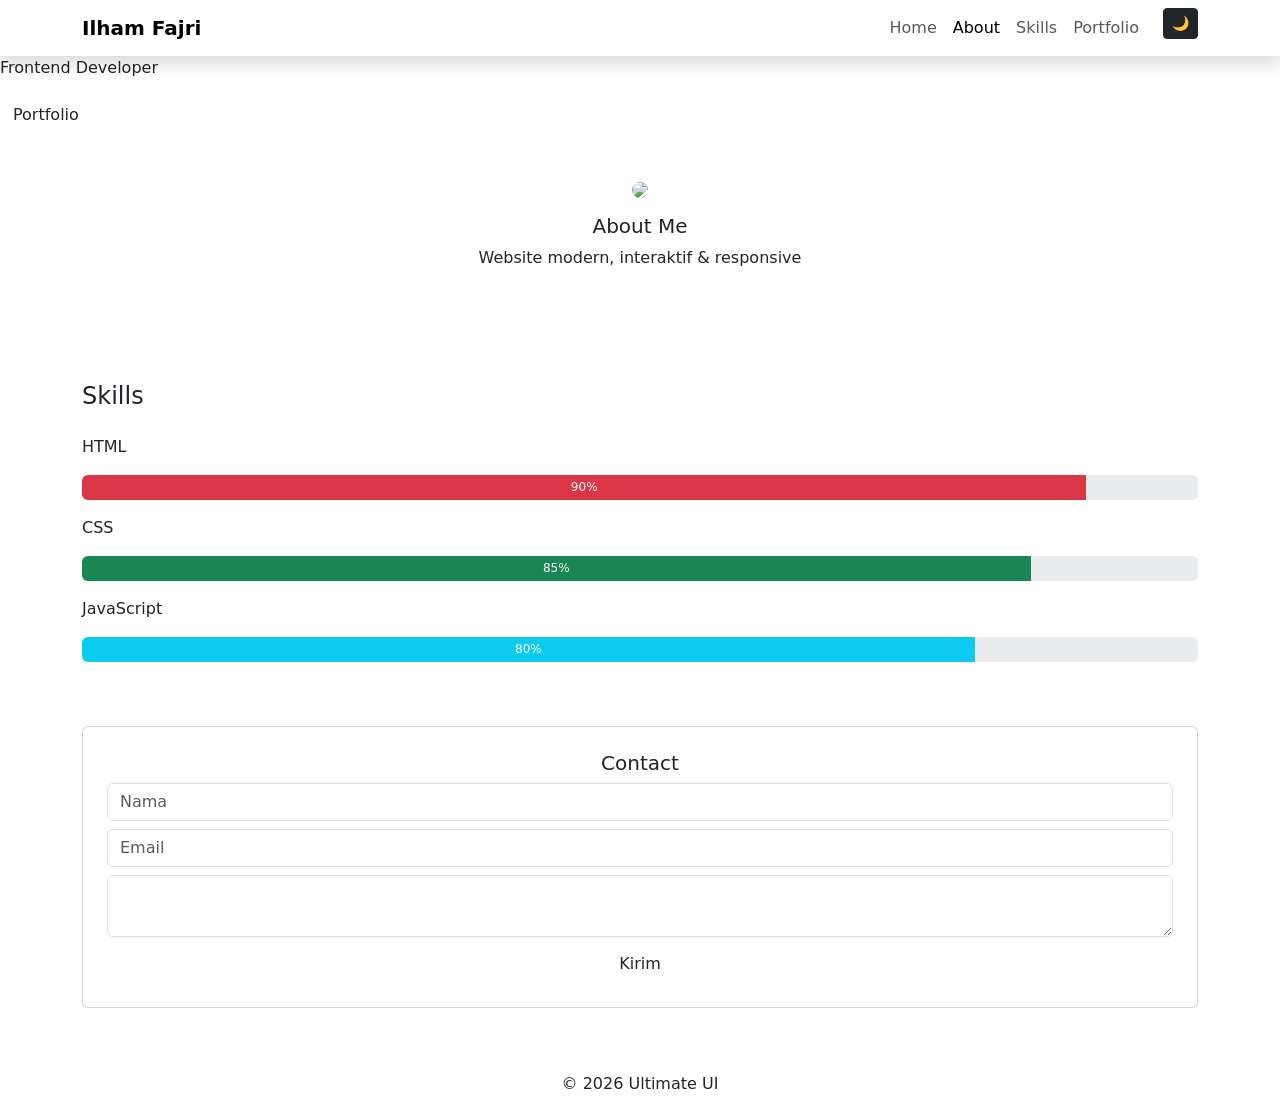
==== Pengembangan Web Layout dengan Bootstrap 5/index.html @ 88829094 "Create index.html" ====
<!DOCTYPE html>
<html lang="id">
<head>
<meta charset="UTF-8">
<meta name="viewport" content="width=device-width, initial-scale=1">

<title>CV Ilham Fajri</title>

<!-- BOOTSTRAP CDN -->
<link href="https://cdn.jsdelivr.net/npm/bootstrap@5.3.0/dist/css/bootstrap.min.css" rel="stylesheet">

<!-- AOS -->
<link href="https://unpkg.com/aos@2.3.4/dist/aos.css" rel="stylesheet">

<!-- CUSTOM CSS -->
<link rel="stylesheet" href="style.css">
</head>

<body>

<!-- NAVBAR -->
<nav class="navbar navbar-expand-lg bg-white fixed-top shadow">
<div class="container">
<a class="navbar-brand fw-bold">Ilham Fajri</a>

<button class="navbar-toggler" data-bs-toggle="collapse" data-bs-target="#nav">
<span class="navbar-toggler-icon"></span>
</button>

<div class="collapse navbar-collapse" id="nav">
<ul class="navbar-nav ms-auto">
<li><a class="nav-link active" href="#home">Home</a></li>
<li><a class="nav-link" href="#about">About</a></li>
<li><a class="nav-link" href="#skills">Skills</a></li>
<li><a class="nav-link" href="about.html">Portfolio</a></li>
<li>
<button onclick="toggleMode()" class="btn btn-dark btn-sm ms-3 ripple">🌙</button>
</li>
</ul>
</div>
</div>
</nav>

<!-- HERO -->
<section id="home" class="hero" data-aos="fade-up">
<h1>Ilham Fajri</h1>
<p>Frontend Developer</p>
<a href="about.html" class="btn btn-modern ripple">Portfolio</a>
</section>

<!-- ABOUT -->
<section id="about" class="container py-5 text-center" data-aos="fade-right">
<img src="https://picsum.photos/200" class="rounded-circle float mb-3">
<h5>About Me</h5>
<p>Website modern, interaktif & responsive</p>
</section>

<!-- SKILLS (FIXED) -->
<section id="skills" class="container py-5" data-aos="fade-left">
<h4 class="mb-4">Skills</h4>

<p>HTML</p>
<div class="progress mb-3" style="height:25px;">
  <div class="progress-bar bg-danger progress-anim" data-width="90%">90%</div>
</div>

<p>CSS</p>
<div class="progress mb-3" style="height:25px;">
  <div class="progress-bar bg-success progress-anim" data-width="85%">85%</div>
</div>

<p>JavaScript</p>
<div class="progress mb-3" style="height:25px;">
  <div class="progress-bar bg-info progress-anim" data-width="80%">80%</div>
</div>

</section>

<!-- CONTACT -->
<section class="container pb-5">
<div class="card p-4 text-center">
<h5>Contact</h5>
<input class="form-control mb-2" placeholder="Nama">
<input class="form-control mb-2" placeholder="Email">
<textarea class="form-control mb-2"></textarea>
<button class="btn btn-modern ripple w-100">Kirim</button>
</div>
</section>

<footer class="text-center py-3">
© 2026 Ultimate UI
</footer>

<!-- SCRIPT -->
<script src="https://cdn.jsdelivr.net/npm/bootstrap@5.3.0/dist/js/bootstrap.bundle.min.js"></script>
<script src="https://unpkg.com/aos@2.3.4/dist/aos.js"></script>

<script>
AOS.init();

/* DARK MODE */
function toggleMode(){
document.body.classList.toggle("dark-mode");
}

/* NAV ACTIVE */
let sections = document.querySelectorAll("section");
let navLinks = document.querySelectorAll(".nav-link");

window.onscroll = () => {
sections.forEach(sec => {
let top = window.scrollY;
let offset = sec.offsetTop - 150;
let height = sec.offsetHeight;
let id = sec.getAttribute("id");

if(top >= offset && top < offset + height){
navLinks.forEach(link => link.classList.remove("active"));
document.querySelector('.nav-link[href*='+id+']').classList.add("active");
}
});
};

/* RIPPLE */
document.querySelectorAll(".ripple").forEach(btn=>{
btn.addEventListener("click",function(e){
let x = e.clientX - e.target.offsetLeft;
let y = e.clientY - e.target.offsetTop;

let span = document.createElement("span");
span.style.left = x+"px";
span.style.top = y+"px";

this.appendChild(span);

setTimeout(()=> span.remove(),600);
});
});

/* SKILL ANIMATION */
window.addEventListener("scroll", () => {
document.querySelectorAll(".progress-anim").forEach(bar => {
if(bar.style.width === ""){
let value = bar.getAttribute("data-width");
bar.style.width = value;
}
});
});
</script>

</body>
</html>
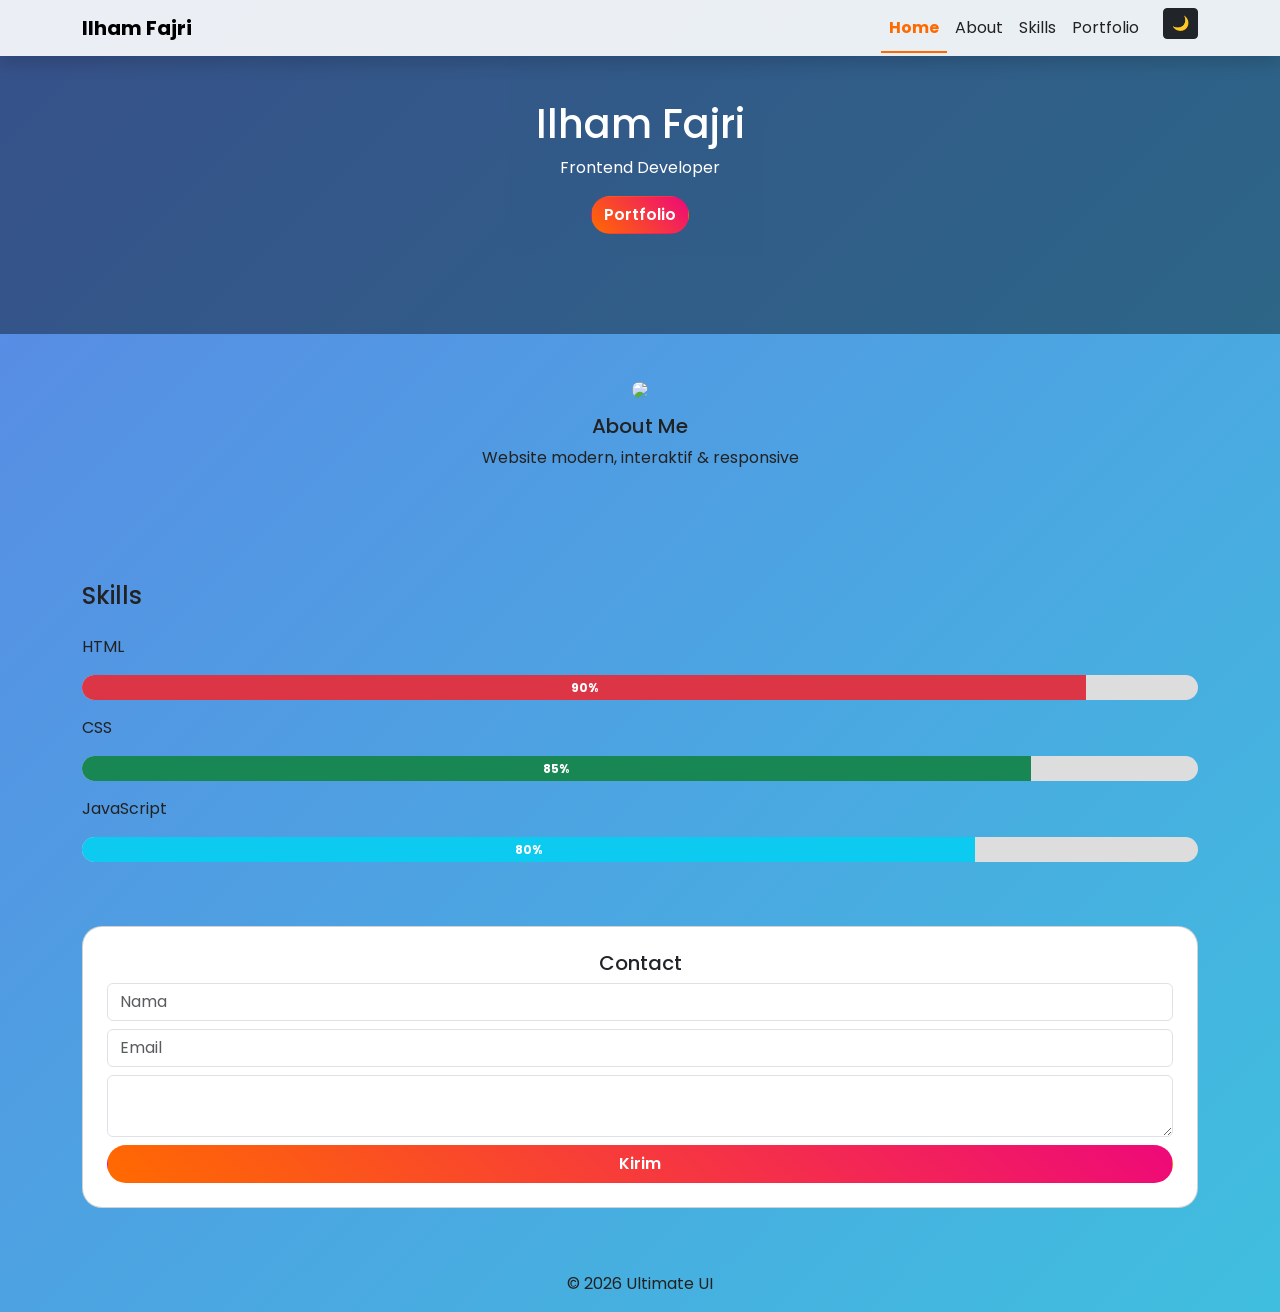
==== commit d7e9f9c1: "Update index.html" ====
--- a/Pengembangan Web Layout dengan Bootstrap 5/index.html
+++ b/Pengembangan Web Layout dengan Bootstrap 5/index.html
@@ -121,7 +121,7 @@
 });
 };
 
-/* RIPPLE */
+/* RIPPLE */ 
 document.querySelectorAll(".ripple").forEach(btn=>{
 btn.addEventListener("click",function(e){
 let x = e.clientX - e.target.offsetLeft;
--- a/Pengembangan Web Layout dengan Bootstrap 5/style.css
+++ b/Pengembangan Web Layout dengan Bootstrap 5/style.css
@@ -0,0 +1,208 @@
+/* IMPORT FONT */
+@import url('https://fonts.googleapis.com/css2?family=Poppins:wght@300;400;600;700&display=swap');
+
+/* BASE */
+body {
+  font-family: 'Poppins', sans-serif;
+  scroll-behavior: smooth;
+  transition: 0.3s;
+  -webkit-font-smoothing: antialiased;
+}
+
+/* BACKGROUND ANIMATION */
+body {
+  background: linear-gradient(-45deg,#ff6a00,#ee0979,#36d1dc,#5b86e5);
+  background-size: 400% 400%;
+  animation: gradientBG 10s ease infinite;
+}
+
+@keyframes gradientBG {
+  0% {background-position:0% 50%;}
+  50% {background-position:100% 50%;}
+  100% {background-position:0% 50%;}
+}
+
+/* TEXT LIGHT MODE */
+body {
+  color: #222;
+}
+
+/* DARK MODE */
+body.dark-mode {
+  background: linear-gradient(-45deg,#141e30,#243b55,#000,#434343);
+  color: #e4e6eb;
+}
+
+/* HERO */
+.hero {
+  position: relative;
+  padding: 100px 20px;
+  text-align: center;
+  color: white;
+}
+
+/* overlay biar jelas */
+.hero::before {
+  content: "";
+  position: absolute;
+  inset: 0;
+  background: rgba(0,0,0,0.4);
+}
+
+.hero * {
+  position: relative;
+  z-index: 1;
+}
+
+/* NAVBAR */
+.navbar {
+  background: rgba(255,255,255,0.9) !important;
+}
+
+/* DARK NAV */
+body.dark-mode .navbar {
+  background: rgba(0,0,0,0.75) !important;
+}
+
+/* NAV LINK */
+.nav-link {
+  position: relative;
+  color: #222 !important;
+  transition: 0.3s;
+}
+
+body.dark-mode .nav-link {
+  color: #e4e6eb !important;
+}
+
+.nav-link.active {
+  color: #ff6a00 !important;
+  font-weight: bold;
+}
+
+/* underline anim */
+.nav-link::after {
+  content:"";
+  position:absolute;
+  bottom:-5px;
+  left:0;
+  width:0;
+  height:2px;
+  background:#ff6a00;
+  transition:0.3s;
+}
+
+.nav-link:hover::after,
+.nav-link.active::after {
+  width:100%;
+}
+
+/* CARD */
+.card {
+  border-radius: 20px;
+  transition: 0.4s;
+}
+
+.card:hover {
+  transform: translateY(-10px) scale(1.05);
+}
+
+/* CARD DARK */
+body.dark-mode .card {
+  background: #1f1f1f;
+  color: white;
+}
+
+/* BUTTON */
+.btn-modern {
+  border-radius: 50px;
+  background: linear-gradient(45deg,#ff6a00,#ee0979);
+  color: white;
+  font-weight: 600;
+}
+
+/* DARK BUTTON */
+body.dark-mode .btn-modern {
+  background: linear-gradient(45deg,#00c6ff,#0072ff);
+}
+
+/* FLOAT */
+.float {
+  animation: float 3s ease-in-out infinite;
+}
+
+@keyframes float {
+  50% { transform: translateY(-10px); }
+}
+
+/* RIPPLE */
+.ripple {
+  position: relative;
+  overflow: hidden;
+}
+
+.ripple span {
+  position: absolute;
+  border-radius: 50%;
+  transform: scale(0);
+  background: rgba(255,255,255,0.5);
+  animation: ripple 0.6s linear;
+}
+
+@keyframes ripple {
+  to {
+    transform: scale(4);
+    opacity: 0;
+  }
+}
+
+/* DARK MODE TEXT FIX */
+body.dark-mode h1,
+body.dark-mode h2,
+body.dark-mode h3,
+body.dark-mode h4,
+body.dark-mode h5 {
+  color: #fff;
+  text-shadow: 0 2px 10px rgba(0,0,0,0.5);
+}
+
+body.dark-mode p {
+  color: #cfcfcf;
+}
+
+/* INPUT */
+body.dark-mode input,
+body.dark-mode textarea {
+  background: #2a2a2a;
+  color: white;
+  border: 1px solid #444;
+}
+
+body.dark-mode input::placeholder,
+body.dark-mode textarea::placeholder {
+  color: #aaa;
+}
+
+/* MOBILE */
+@media(max-width:768px){
+  .hero h1 { font-size:28px; }
+}
+
+/* PROGRESS FIX */
+.progress {
+  background: #ddd;
+  border-radius: 20px;
+  overflow: hidden;
+}
+
+.progress-bar {
+  font-weight: bold;
+  line-height: 25px;
+  transition: 1s;
+  width: 0;
+}
+
+/* DARK MODE */
+body.dark-mode .progress {
+  background: #333;
+}
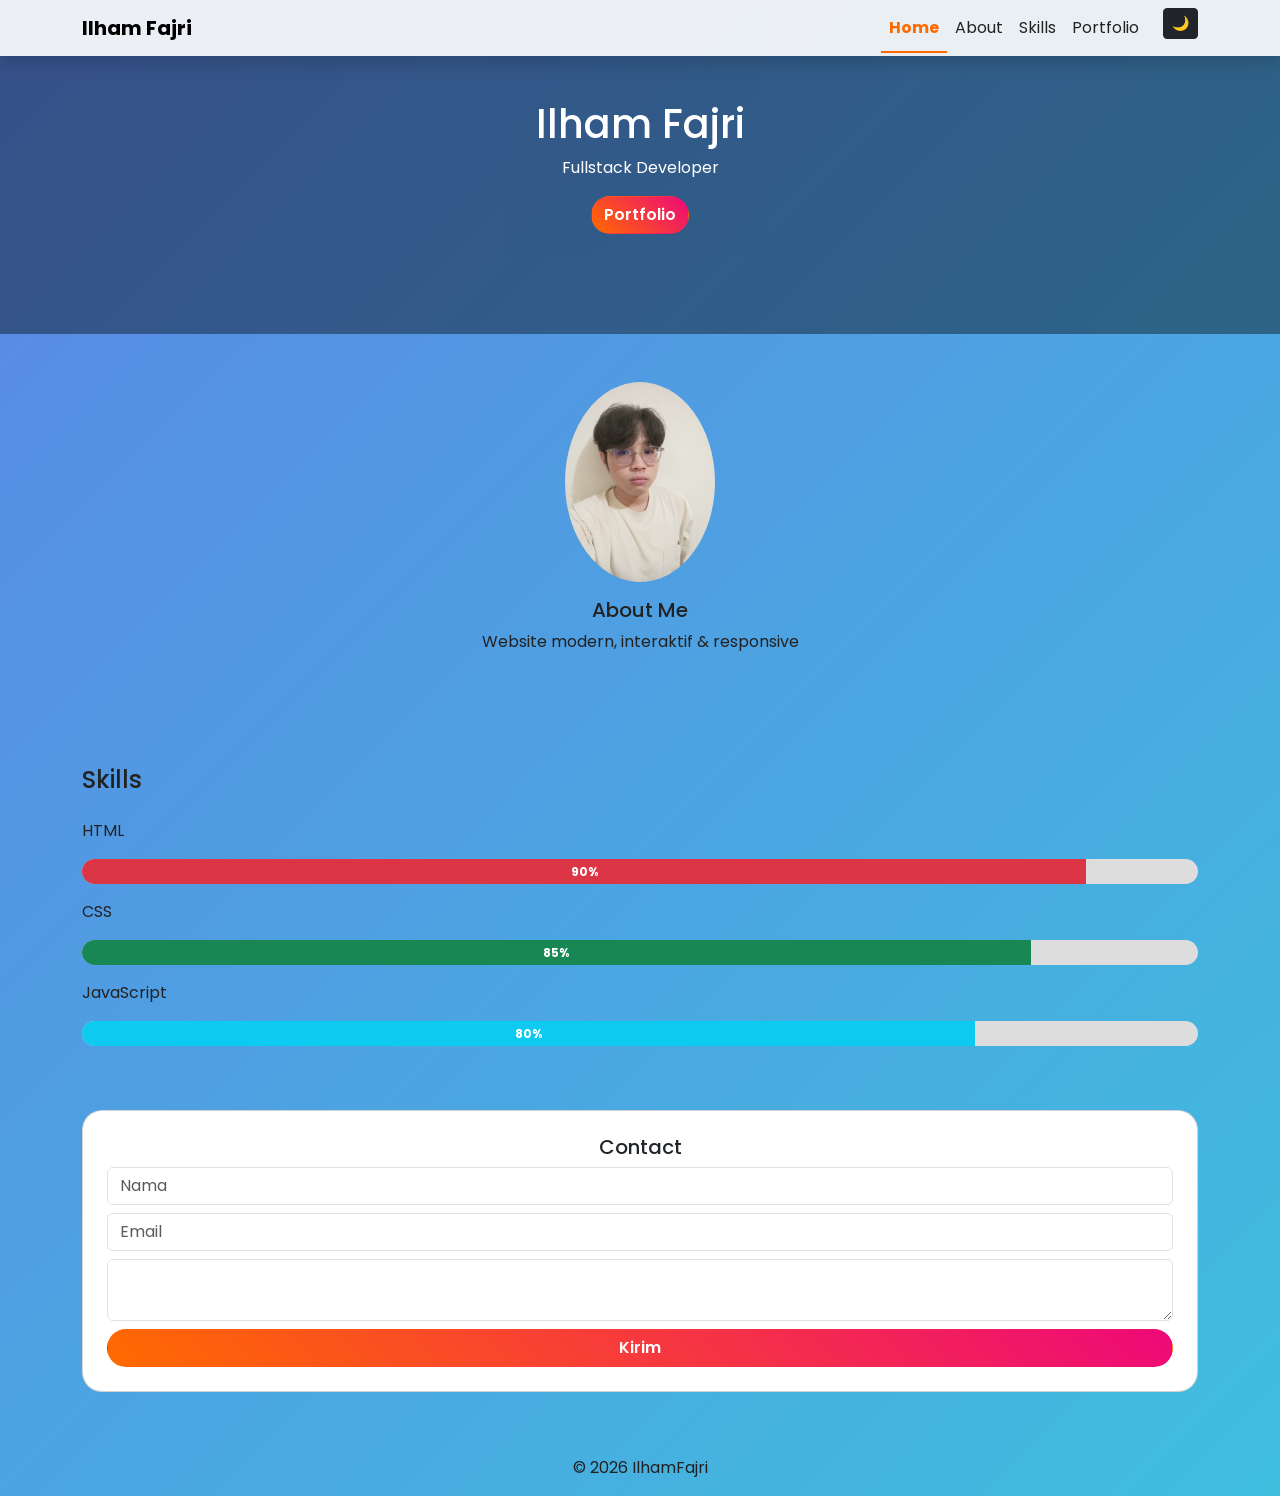
==== commit 06f34673: "Update index.html" ====
--- a/Pengembangan Web Layout dengan Bootstrap 5/index.html
+++ b/Pengembangan Web Layout dengan Bootstrap 5/index.html
@@ -44,13 +44,13 @@
 <!-- HERO -->
 <section id="home" class="hero" data-aos="fade-up">
 <h1>Ilham Fajri</h1>
-<p>Frontend Developer</p>
+<p>Fullstack Developer</p>
 <a href="about.html" class="btn btn-modern ripple">Portfolio</a>
 </section>
 
 <!-- ABOUT -->
 <section id="about" class="container py-5 text-center" data-aos="fade-right">
-<img src="https://picsum.photos/200" class="rounded-circle float mb-3">
+<img src="Img/foto saya .jpg" class="rounded-circle float mb-3" width="150"> 
 <h5>About Me</h5>
 <p>Website modern, interaktif & responsive</p>
 </section>
@@ -88,7 +88,7 @@
 </section>
 
 <footer class="text-center py-3">
-© 2026 Ultimate UI
+© 2026 IlhamFajri
 </footer>
 
 <!-- SCRIPT -->
--- a/Pengembangan Web Layout dengan Bootstrap 5/style.css
+++ b/Pengembangan Web Layout dengan Bootstrap 5/style.css
@@ -13,7 +13,7 @@
 body {
   background: linear-gradient(-45deg,#ff6a00,#ee0979,#36d1dc,#5b86e5);
   background-size: 400% 400%;
-  animation: gradientBG 10s ease infinite;
+  animation: gradientBG 10s ease infinite; 
 }
 
 @keyframes gradientBG {
